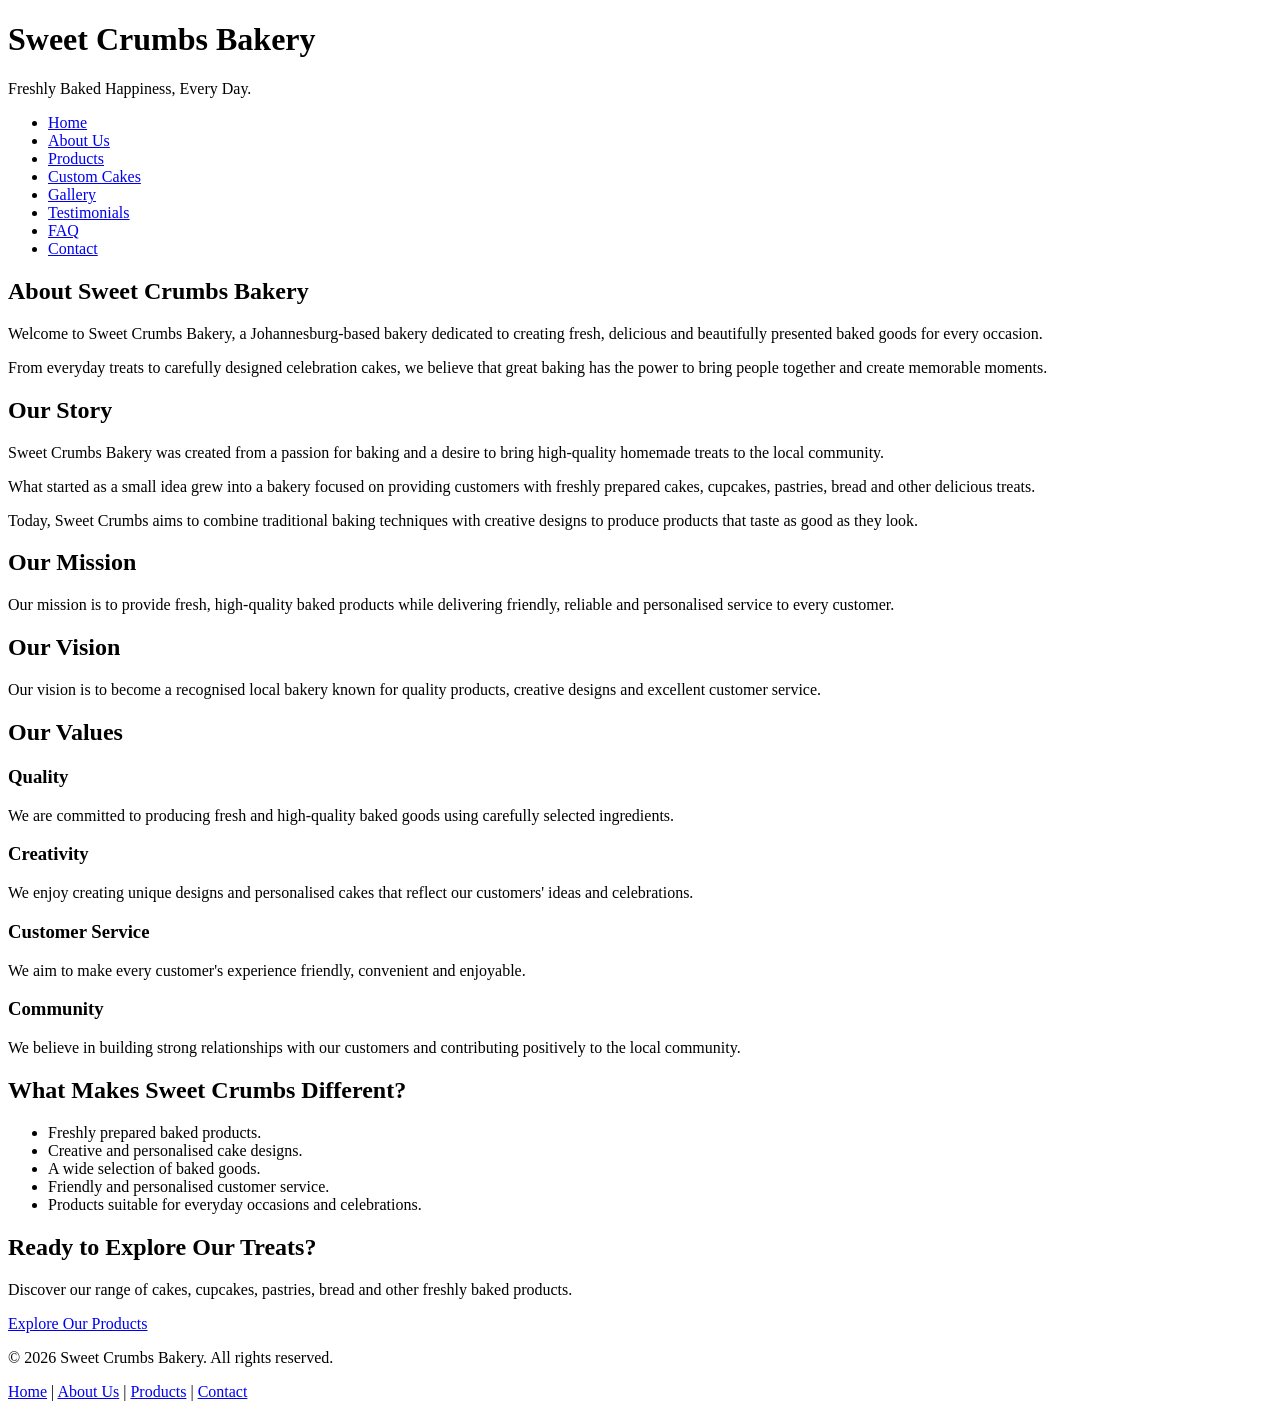
==== about.html @ 2a6a6cb6 "Added Sweet Crumbs About Us page" ====
<!DOCTYPE html>
<html lang="en">
<head>
    <meta charset="UTF-8">
    <meta name="viewport" content="width=device-width, initial-scale=1.0">

    <meta name="description" content="Learn about Sweet Crumbs Bakery, our story, mission, vision and commitment to creating fresh and delicious baked goods in Johannesburg.">
    <meta name="keywords" content="Sweet Crumbs Bakery, about Sweet Crumbs, Johannesburg bakery, bakery story, fresh baked goods">
    <meta name="author" content="Sweet Crumbs Bakery">

    <title>About Us | Sweet Crumbs Bakery</title>
</head>

<body>

    <!-- Header -->
    <header>

        <div>
            <h1>Sweet Crumbs Bakery</h1>
            <p>Freshly Baked Happiness, Every Day.</p>
        </div>

        <!-- Main Navigation -->
        <nav aria-label="Main navigation">
            <ul>
                <li><a href="index.html">Home</a></li>
                <li><a href="about.html">About Us</a></li>
                <li><a href="products.html">Products</a></li>
                <li><a href="custom-cakes.html">Custom Cakes</a></li>
                <li><a href="gallery.html">Gallery</a></li>
                <li><a href="testimonials.html">Testimonials</a></li>
                <li><a href="faq.html">FAQ</a></li>
                <li><a href="contact.html">Contact</a></li>
            </ul>
        </nav>

    </header>


    <!-- Main Content -->
    <main>

        <!-- Page Introduction -->
        <section>

            <h2>About Sweet Crumbs Bakery</h2>

            <p>
                Welcome to Sweet Crumbs Bakery, a Johannesburg-based bakery
                dedicated to creating fresh, delicious and beautifully presented
                baked goods for every occasion.
            </p>

            <p>
                From everyday treats to carefully designed celebration cakes,
                we believe that great baking has the power to bring people
                together and create memorable moments.
            </p>

        </section>


        <!-- Our Story -->
        <section>

            <h2>Our Story</h2>

            <p>
                Sweet Crumbs Bakery was created from a passion for baking and
                a desire to bring high-quality homemade treats to the local
                community.
            </p>

            <p>
                What started as a small idea grew into a bakery focused on
                providing customers with freshly prepared cakes, cupcakes,
                pastries, bread and other delicious treats.
            </p>

            <p>
                Today, Sweet Crumbs aims to combine traditional baking
                techniques with creative designs to produce products that
                taste as good as they look.
            </p>

        </section>


        <!-- Mission -->
        <section>

            <h2>Our Mission</h2>

            <p>
                Our mission is to provide fresh, high-quality baked products
                while delivering friendly, reliable and personalised service
                to every customer.
            </p>

        </section>


        <!-- Vision -->
        <section>

            <h2>Our Vision</h2>

            <p>
                Our vision is to become a recognised local bakery known for
                quality products, creative designs and excellent customer
                service.
            </p>

        </section>


        <!-- Our Values -->
        <section>

            <h2>Our Values</h2>

            <article>

                <h3>Quality</h3>

                <p>
                    We are committed to producing fresh and high-quality
                    baked goods using carefully selected ingredients.
                </p>

            </article>


            <article>

                <h3>Creativity</h3>

                <p>
                    We enjoy creating unique designs and personalised cakes
                    that reflect our customers' ideas and celebrations.
                </p>

            </article>


            <article>

                <h3>Customer Service</h3>

                <p>
                    We aim to make every customer's experience friendly,
                    convenient and enjoyable.
                </p>

            </article>


            <article>

                <h3>Community</h3>

                <p>
                    We believe in building strong relationships with our
                    customers and contributing positively to the local
                    community.
                </p>

            </article>

        </section>


        <!-- What Makes Us Different -->
        <section>

            <h2>What Makes Sweet Crumbs Different?</h2>

            <ul>
                <li>Freshly prepared baked products.</li>
                <li>Creative and personalised cake designs.</li>
                <li>A wide selection of baked goods.</li>
                <li>Friendly and personalised customer service.</li>
                <li>Products suitable for everyday occasions and celebrations.</li>
            </ul>

        </section>


        <!-- Call to Action -->
        <section>

            <h2>Ready to Explore Our Treats?</h2>

            <p>
                Discover our range of cakes, cupcakes, pastries, bread and
                other freshly baked products.
            </p>

            <a href="products.html">Explore Our Products</a>

        </section>

    </main>


    <!-- Footer -->
    <footer>

        <p>
            &copy; 2026 Sweet Crumbs Bakery. All rights reserved.
        </p>

        <nav aria-label="Footer navigation">

            <a href="index.html">Home</a> |
            <a href="about.html">About Us</a> |
            <a href="products.html">Products</a> |
            <a href="contact.html">Contact</a>

        </nav>
    </footer>
</body>
</html>
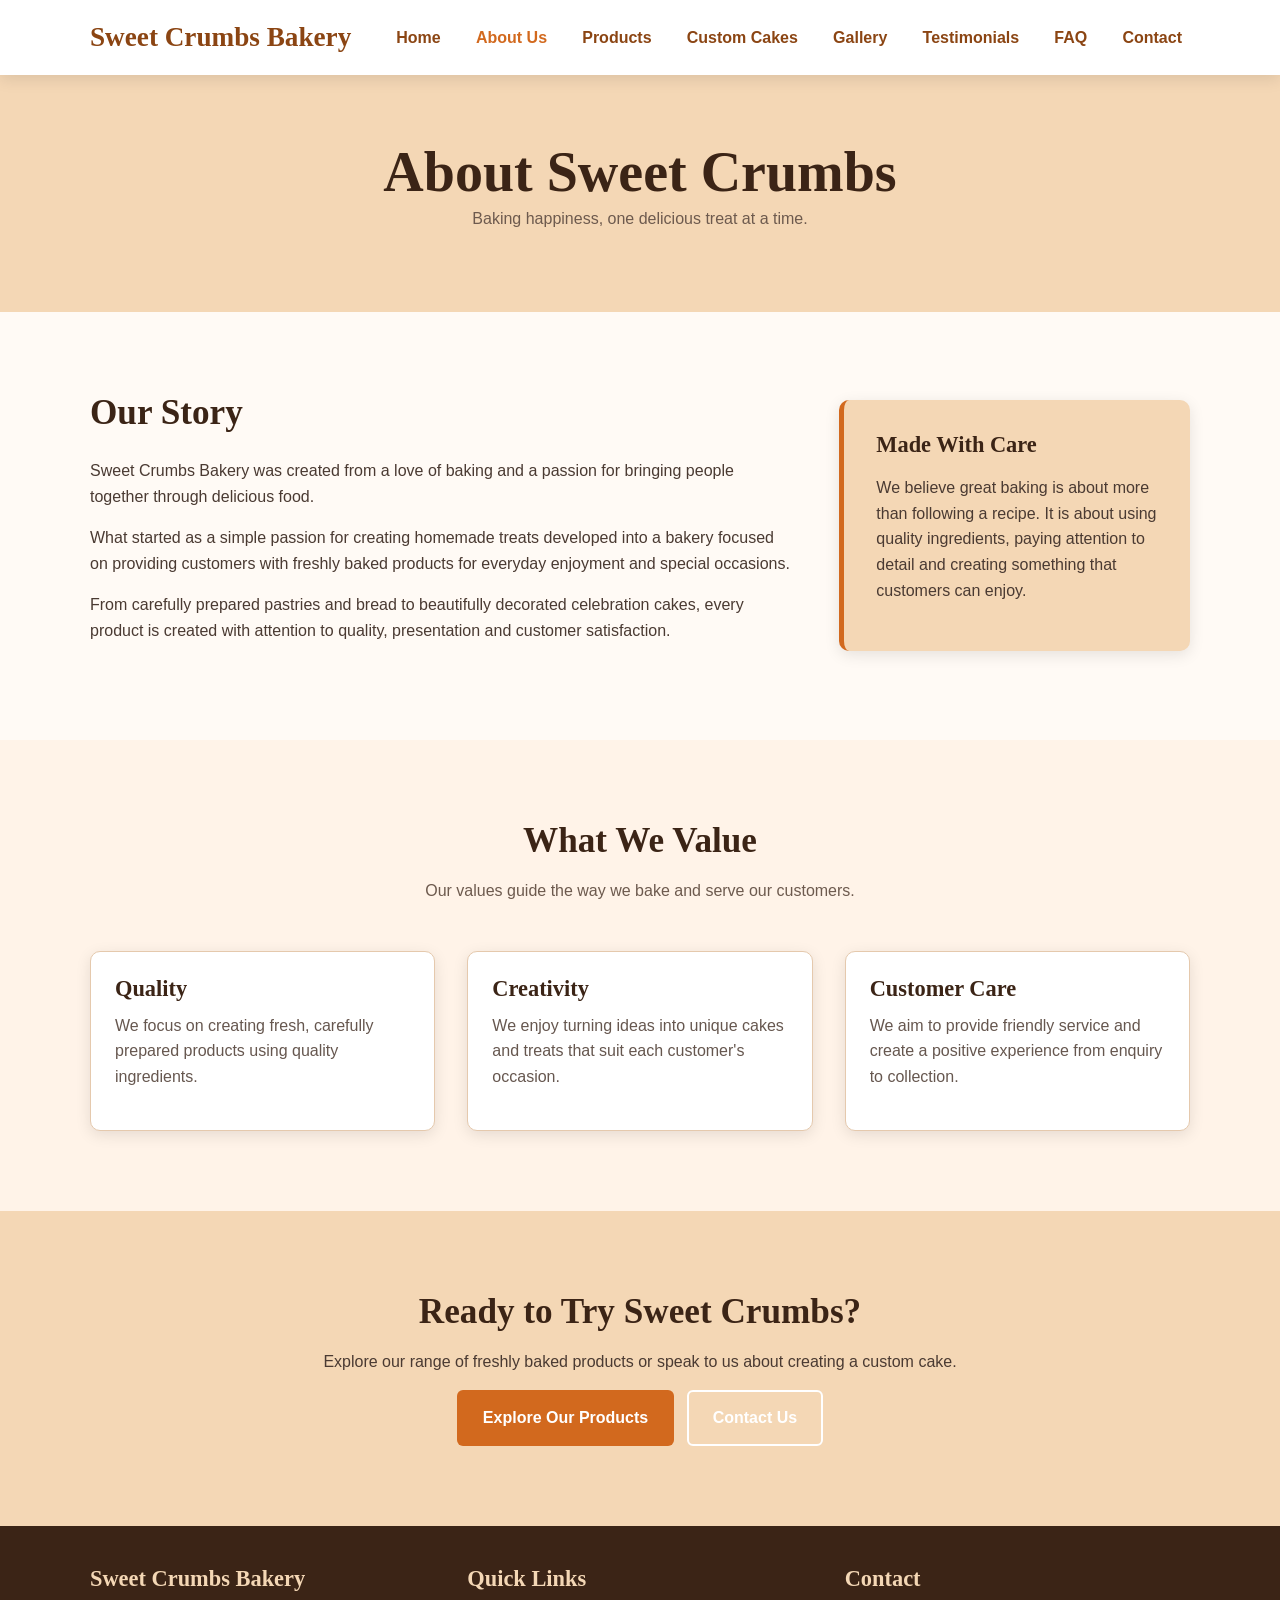
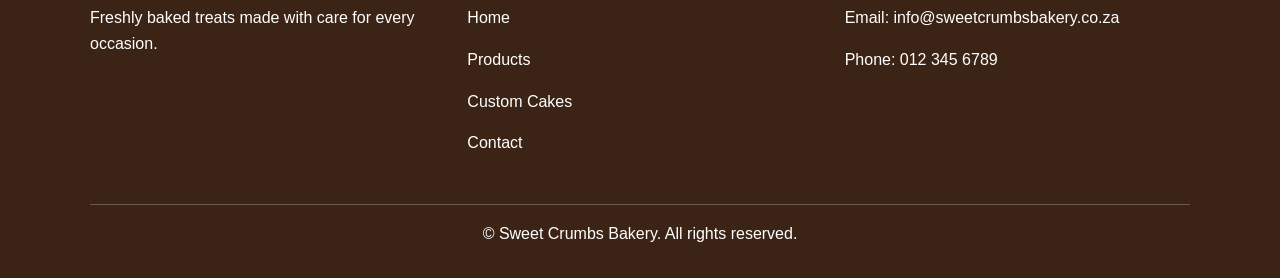
==== commit 4289984c: "Added responsive About Us page styling" ====
--- a/about.html
+++ b/about.html
@@ -2,61 +2,120 @@
 <html lang="en">
 <head>
     <meta charset="UTF-8">
-    <meta name="viewport" content="width=device-width, initial-scale=1.0">
-
-    <meta name="description" content="Learn about Sweet Crumbs Bakery, our story, mission, vision and commitment to creating fresh and delicious baked goods in Johannesburg.">
-    <meta name="keywords" content="Sweet Crumbs Bakery, about Sweet Crumbs, Johannesburg bakery, bakery story, fresh baked goods">
-    <meta name="author" content="Sweet Crumbs Bakery">
+
+    <meta name="viewport"
+          content="width=device-width, initial-scale=1.0">
+
+    <meta name="description"
+          content="Learn more about Sweet Crumbs Bakery, our story, values and passion for creating freshly baked treats.">
+
+    <meta name="keywords"
+          content="Sweet Crumbs Bakery, about bakery, bakery story, fresh baking, quality cakes">
+
+    <meta name="author"
+          content="Sweet Crumbs Bakery">
 
     <title>About Us | Sweet Crumbs Bakery</title>
+
+    <link rel="stylesheet" href="css/style.css">
 </head>
 
 <body>
 
     <!-- Header -->
     <header>
-
-        <div>
-            <h1>Sweet Crumbs Bakery</h1>
-            <p>Freshly Baked Happiness, Every Day.</p>
+        <div class="container header-container">
+
+            <a href="index.html" class="logo">
+                Sweet Crumbs Bakery
+            </a>
+
+            <button
+                class="menu-toggle"
+                id="menuToggle"
+                aria-label="Open navigation menu"
+                aria-expanded="false">
+                ☰
+            </button>
+
+            <nav aria-label="Main navigation">
+                <ul class="nav-list" id="navList">
+
+                    <li>
+                        <a href="index.html">
+                            Home
+                        </a>
+                    </li>
+
+                    <li>
+                        <a href="about.html" class="active">
+                            About Us
+                        </a>
+                    </li>
+
+                    <li>
+                        <a href="products.html">
+                            Products
+                        </a>
+                    </li>
+
+                    <li>
+                        <a href="custom-cakes.html">
+                            Custom Cakes
+                        </a>
+                    </li>
+
+                    <li>
+                        <a href="gallery.html">
+                            Gallery
+                        </a>
+                    </li>
+
+                    <li>
+                        <a href="testimonials.html">
+                            Testimonials
+                        </a>
+                    </li>
+
+                    <li>
+                        <a href="faq.html">
+                            FAQ
+                        </a>
+                    </li>
+
+                    <li>
+                        <a href="contact.html">
+                            Contact
+                        </a>
+                    </li>
+
+                </ul>
+            </nav>
+
         </div>
-
-        <!-- Main Navigation -->
-        <nav aria-label="Main navigation">
-            <ul>
-                <li><a href="index.html">Home</a></li>
-                <li><a href="about.html">About Us</a></li>
-                <li><a href="products.html">Products</a></li>
-                <li><a href="custom-cakes.html">Custom Cakes</a></li>
-                <li><a href="gallery.html">Gallery</a></li>
-                <li><a href="testimonials.html">Testimonials</a></li>
-                <li><a href="faq.html">FAQ</a></li>
-                <li><a href="contact.html">Contact</a></li>
-            </ul>
-        </nav>
-
     </header>
 
 
-    <!-- Main Content -->
     <main>
 
         <!-- Page Introduction -->
-        <section>
-
-            <h2>About Sweet Crumbs Bakery</h2>
-
-            <p>
-                Welcome to Sweet Crumbs Bakery, a Johannesburg-based bakery
-                dedicated to creating fresh, delicious and beautifully presented
-                baked goods for every occasion.
-            </p>
-
-            <p>
-                From everyday treats to carefully designed celebration cakes,
-                we believe that great baking has the power to bring people
-                together and create memorable moments.
-            </p>
+        <section class="page-hero">
+
+            <div class="container">
+
+                <div class="section-heading">
+
+                    <h1>
+                        About Sweet Crumbs
+                    </h1>
+
+                    <p>
+                        Baking happiness, one delicious treat at a time.
+                    </p>
+
+                </div>
+
+            </div>
 
         </section>
 
@@ -64,140 +123,176 @@
         <!-- Our Story -->
         <section>
 
-            <h2>Our Story</h2>
-
-            <p>
-                Sweet Crumbs Bakery was created from a passion for baking and
-                a desire to bring high-quality homemade treats to the local
-                community.
-            </p>
-
-            <p>
-                What started as a small idea grew into a bakery focused on
-                providing customers with freshly prepared cakes, cupcakes,
-                pastries, bread and other delicious treats.
-            </p>
-
-            <p>
-                Today, Sweet Crumbs aims to combine traditional baking
-                techniques with creative designs to produce products that
-                taste as good as they look.
-            </p>
+            <div class="container">
+
+                <div class="about-content">
+
+                    <div class="about-text">
+
+                        <h2>
+                            Our Story
+                        </h2>
+
+                        <p>
+                            Sweet Crumbs Bakery was created from a love
+                            of baking and a passion for bringing people
+                            together through delicious food.
+                        </p>
+
+                        <p>
+                            What started as a simple passion for creating
+                            homemade treats developed into a bakery
+                            focused on providing customers with freshly
+                            baked products for everyday enjoyment and
+                            special occasions.
+                        </p>
+
+                        <p>
+                            From carefully prepared pastries and bread
+                            to beautifully decorated celebration cakes,
+                            every product is created with attention to
+                            quality, presentation and customer
+                            satisfaction.
+                        </p>
+
+                    </div>
+
+
+                    <div class="about-highlight">
+
+                        <h3>
+                            Made With Care
+                        </h3>
+
+                        <p>
+                            We believe great baking is about more than
+                            following a recipe. It is about using quality
+                            ingredients, paying attention to detail and
+                            creating something that customers can enjoy.
+                        </p>
+
+                    </div>
+
+                </div>
+
+            </div>
 
         </section>
 
 
-        <!-- Mission -->
-        <section>
-
-            <h2>Our Mission</h2>
-
-            <p>
-                Our mission is to provide fresh, high-quality baked products
-                while delivering friendly, reliable and personalised service
-                to every customer.
-            </p>
+        <!-- Values -->
+        <section class="values-section">
+
+            <div class="container">
+
+                <div class="section-heading">
+
+                    <h2>
+                        What We Value
+                    </h2>
+
+                    <p>
+                        Our values guide the way we bake and serve
+                        our customers.
+                    </p>
+
+                </div>
+
+
+                <div class="card-grid">
+
+                    <article class="card">
+
+                        <div class="card-content">
+
+                            <h3>
+                                Quality
+                            </h3>
+
+                            <p>
+                                We focus on creating fresh, carefully
+                                prepared products using quality
+                                ingredients.
+                            </p>
+
+                        </div>
+
+                    </article>
+
+
+                    <article class="card">
+
+                        <div class="card-content">
+
+                            <h3>
+                                Creativity
+                            </h3>
+
+                            <p>
+                                We enjoy turning ideas into unique cakes
+                                and treats that suit each customer's
+                                occasion.
+                            </p>
+
+                        </div>
+
+                    </article>
+
+
+                    <article class="card">
+
+                        <div class="card-content">
+
+                            <h3>
+                                Customer Care
+                            </h3>
+
+                            <p>
+                                We aim to provide friendly service and
+                                create a positive experience from
+                                enquiry to collection.
+                            </p>
+
+                        </div>
+
+                    </article>
+
+                </div>
+
+            </div>
 
         </section>
 
 
-        <!-- Vision -->
-        <section>
-
-            <h2>Our Vision</h2>
-
-            <p>
-                Our vision is to become a recognised local bakery known for
-                quality products, creative designs and excellent customer
-                service.
-            </p>
-
-        </section>
-
-
-        <!-- Our Values -->
-        <section>
-
-            <h2>Our Values</h2>
-
-            <article>
-
-                <h3>Quality</h3>
-
-                <p>
-                    We are committed to producing fresh and high-quality
-                    baked goods using carefully selected ingredients.
-                </p>
-
-            </article>
-
-
-            <article>
-
-                <h3>Creativity</h3>
-
-                <p>
-                    We enjoy creating unique designs and personalised cakes
-                    that reflect our customers' ideas and celebrations.
-                </p>
-
-            </article>
-
-
-            <article>
-
-                <h3>Customer Service</h3>
-
-                <p>
-                    We aim to make every customer's experience friendly,
-                    convenient and enjoyable.
-                </p>
-
-            </article>
-
-
-            <article>
-
-                <h3>Community</h3>
-
-                <p>
-                    We believe in building strong relationships with our
-                    customers and contributing positively to the local
-                    community.
-                </p>
-
-            </article>
-
-        </section>
-
-
-        <!-- What Makes Us Different -->
-        <section>
-
-            <h2>What Makes Sweet Crumbs Different?</h2>
-
-            <ul>
-                <li>Freshly prepared baked products.</li>
-                <li>Creative and personalised cake designs.</li>
-                <li>A wide selection of baked goods.</li>
-                <li>Friendly and personalised customer service.</li>
-                <li>Products suitable for everyday occasions and celebrations.</li>
-            </ul>
-
-        </section>
-
-
-        <!-- Call to Action -->
-        <section>
-
-            <h2>Ready to Explore Our Treats?</h2>
-
-            <p>
-                Discover our range of cakes, cupcakes, pastries, bread and
-                other freshly baked products.
-            </p>
-
-            <a href="products.html">Explore Our Products</a>
+        <!-- CTA -->
+        <section class="cta">
+
+            <div class="container">
+
+                <div class="cta-content">
+
+                    <h2>
+                        Ready to Try Sweet Crumbs?
+                    </h2>
+
+                    <p>
+                        Explore our range of freshly baked products
+                        or speak to us about creating a custom cake.
+                    </p>
+
+                    <a href="products.html"
+                       class="btn btn-primary">
+                        Explore Our Products
+                    </a>
+
+                    <a href="contact.html"
+                       class="btn btn-secondary">
+                        Contact Us
+                    </a>
+
+                </div>
+
+            </div>
 
         </section>
 
@@ -207,18 +302,88 @@
     <!-- Footer -->
     <footer>
 
-        <p>
-            &copy; 2026 Sweet Crumbs Bakery. All rights reserved.
-        </p>
-
-        <nav aria-label="Footer navigation">
-
-            <a href="index.html">Home</a> |
-            <a href="about.html">About Us</a> |
-            <a href="products.html">Products</a> |
-            <a href="contact.html">Contact</a>
-
-        </nav>
+        <div class="container">
+
+            <div class="footer-grid">
+
+                <div>
+                    <h3>
+                        Sweet Crumbs Bakery
+                    </h3>
+
+                    <p>
+                        Freshly baked treats made with care
+                        for every occasion.
+                    </p>
+                </div>
+
+
+                <div>
+                    <h3>
+                        Quick Links
+                    </h3>
+
+                    <p>
+                        <a href="index.html">Home</a>
+                    </p>
+
+                    <p>
+                        <a href="products.html">Products</a>
+                    </p>
+
+                    <p>
+                        <a href="custom-cakes.html">Custom Cakes</a>
+                    </p>
+
+                    <p>
+                        <a href="contact.html">Contact</a>
+                    </p>
+                </div>
+
+
+                <div>
+                    <h3>
+                        Contact
+                    </h3>
+
+                    <p>
+                        Email:
+                        info@sweetcrumbsbakery.co.za
+                    </p>
+
+                    <p>
+                        Phone:
+                        012 345 6789
+                    </p>
+                </div>
+
+            </div>
+
+
+            <div class="footer-bottom">
+
+                <p>
+                    &copy;
+                    <span id="currentYear"></span>
+                    Sweet Crumbs Bakery.
+                    All rights reserved.
+                </p>
+
+            </div>
+
+        </div>
+
     </footer>
+
+
+    <!-- Back To Top -->
+    <button id="backToTop"
+            aria-label="Back to top">
+        ↑
+    </button>
+
+
+    <script src="js/script.js"></script>
+
 </body>
 </html>
--- a/css/style.css
+++ b/css/style.css
@@ -0,0 +1,499 @@
+/* =========================================
+   SWEET CRUMBS BAKERY
+   Main Stylesheet
+   Part 2 - CSS & Responsive Design
+   ========================================= */
+
+/* ---------- Global Variables ---------- */
+
+:root {
+    --primary-color: #8b4513;
+    --secondary-color: #f4d7b5;
+    --accent-color: #d2691e;
+    --light-color: #fffaf5;
+    --dark-color: #3b2416;
+    --text-color: #4a3a32;
+    --white: #ffffff;
+    --border-color: #e5c9ad;
+    --shadow: 0 4px 15px rgba(0, 0, 0, 0.10);
+    --transition: 0.3s ease;
+}
+
+/* ---------- Reset ---------- */
+
+* {
+    margin: 0;
+    padding: 0;
+    box-sizing: border-box;
+}
+
+html {
+    scroll-behavior: smooth;
+}
+
+body {
+    font-family: Arial, Helvetica, sans-serif;
+    background-color: var(--light-color);
+    color: var(--text-color);
+    line-height: 1.6;
+}
+
+/* ---------- Typography ---------- */
+
+h1,
+h2,
+h3,
+h4 {
+    font-family: Georgia, "Times New Roman", serif;
+    color: var(--dark-color);
+    line-height: 1.2;
+}
+
+h1 {
+    font-size: 3rem;
+}
+
+h2 {
+    font-size: 2.2rem;
+    margin-bottom: 1rem;
+}
+
+h3 {
+    font-size: 1.4rem;
+}
+
+p {
+    margin-bottom: 1rem;
+}
+
+a {
+    color: var(--primary-color);
+    text-decoration: none;
+    transition: var(--transition);
+}
+
+a:hover {
+    color: var(--accent-color);
+}
+
+/* ---------- Accessibility ---------- */
+
+a:focus,
+button:focus {
+    outline: 3px solid var(--accent-color);
+    outline-offset: 3px;
+}
+
+/* ---------- Container ---------- */
+
+.container {
+    width: min(1100px, 90%);
+    margin: 0 auto;
+}
+
+/* ---------- Header ---------- */
+
+header {
+    background-color: var(--white);
+    box-shadow: var(--shadow);
+    position: sticky;
+    top: 0;
+    z-index: 1000;
+}
+
+.header-container {
+    min-height: 75px;
+    display: flex;
+    align-items: center;
+    justify-content: space-between;
+    gap: 2rem;
+}
+
+.logo {
+    font-family: Georgia, "Times New Roman", serif;
+    font-size: 1.7rem;
+    font-weight: bold;
+    color: var(--primary-color);
+}
+
+/* ---------- Navigation ---------- */
+
+.nav-list {
+    display: flex;
+    list-style: none;
+    gap: 1.2rem;
+    align-items: center;
+}
+
+.nav-list a {
+    font-weight: 600;
+    padding: 0.5rem;
+}
+
+.nav-list a:hover,
+.nav-list a.active {
+    color: var(--accent-color);
+}
+
+/* Mobile menu button */
+
+.menu-toggle {
+    display: none;
+    background: none;
+    border: none;
+    font-size: 1.8rem;
+    cursor: pointer;
+    color: var(--dark-color);
+}
+
+/* ---------- Hero Section ---------- */
+
+.hero {
+    min-height: 75vh;
+    display: flex;
+    align-items: center;
+    background:
+        linear-gradient(
+            rgba(59, 36, 22, 0.65),
+            rgba(59, 36, 22, 0.65)
+        ),
+        linear-gradient(135deg, #c98d5b, #f4d7b5);
+    color: var(--white);
+}
+
+.hero-content {
+    max-width: 700px;
+    padding: 5rem 0;
+}
+
+.hero h1 {
+    color: var(--white);
+    font-size: clamp(2.5rem, 6vw, 4rem);
+    margin-bottom: 1.2rem;
+}
+
+.hero p {
+    font-size: 1.15rem;
+    max-width: 600px;
+    margin-bottom: 2rem;
+}
+
+/* ---------- Buttons ---------- */
+
+.btn {
+    display: inline-block;
+    padding: 0.8rem 1.5rem;
+    border-radius: 6px;
+    border: 2px solid transparent;
+    font-weight: bold;
+    cursor: pointer;
+    transition: var(--transition);
+}
+
+.btn-primary {
+    background-color: var(--accent-color);
+    color: var(--white);
+}
+
+.btn-primary:hover {
+    background-color: var(--primary-color);
+    color: var(--white);
+    transform: translateY(-2px);
+}
+
+.btn-secondary {
+    background-color: transparent;
+    border-color: var(--white);
+    color: var(--white);
+    margin-left: 0.5rem;
+}
+
+.btn-secondary:hover {
+    background-color: var(--white);
+    color: var(--dark-color);
+}
+
+/* ---------- General Sections ---------- */
+
+section {
+    padding: 5rem 0;
+}
+
+.section-heading {
+    text-align: center;
+    max-width: 700px;
+    margin: 0 auto 3rem;
+}
+
+.section-heading p {
+    color: #6d5a4e;
+}
+
+/* ---------- Introduction ---------- */
+
+.intro {
+    text-align: center;
+}
+
+.intro-content {
+    max-width: 800px;
+    margin: auto;
+}
+
+/* ---------- Product Cards ---------- */
+
+.card-grid {
+    display: grid;
+    grid-template-columns: repeat(3, 1fr);
+    gap: 2rem;
+}
+
+.card {
+    background-color: var(--white);
+    border: 1px solid var(--border-color);
+    border-radius: 10px;
+    overflow: hidden;
+    box-shadow: var(--shadow);
+    transition: var(--transition);
+}
+
+.card:hover {
+    transform: translateY(-5px);
+}
+
+.card-content {
+    padding: 1.5rem;
+}
+
+.card-content h3 {
+    margin-bottom: 0.6rem;
+}
+
+.card-content p {
+    color: #66574f;
+}
+
+.card-link {
+    font-weight: bold;
+}
+
+/* ---------- Call To Action ---------- */
+
+.cta {
+    background-color: var(--secondary-color);
+    text-align: center;
+}
+
+.cta-content {
+    max-width: 750px;
+    margin: auto;
+}
+
+.cta h2 {
+    margin-bottom: 1rem;
+}
+
+/* ---------- Footer ---------- */
+
+footer {
+    background-color: var(--dark-color);
+    color: var(--white);
+    padding: 2.5rem 0 1rem;
+}
+
+.footer-grid {
+    display: grid;
+    grid-template-columns: repeat(3, 1fr);
+    gap: 2rem;
+    margin-bottom: 2rem;
+}
+
+footer h3 {
+    color: var(--secondary-color);
+    margin-bottom: 0.8rem;
+}
+
+footer a {
+    color: var(--white);
+}
+
+footer a:hover {
+    color: var(--secondary-color);
+}
+
+.footer-bottom {
+    border-top: 1px solid rgba(255, 255, 255, 0.25);
+    padding-top: 1rem;
+    text-align: center;
+}
+
+/* ---------- Back To Top ---------- */
+
+#backToTop {
+    position: fixed;
+    right: 20px;
+    bottom: 20px;
+    display: none;
+    background-color: var(--accent-color);
+    color: var(--white);
+    border: none;
+    border-radius: 50%;
+    width: 45px;
+    height: 45px;
+    cursor: pointer;
+    font-size: 1.2rem;
+    box-shadow: var(--shadow);
+}
+
+#backToTop:hover {
+    background-color: var(--primary-color);
+}
+
+.page-hero {
+    background-color: var(--secondary-color);
+    padding: 4rem 0;
+}
+
+.page-hero .section-heading {
+    margin-bottom: 0;
+}
+
+.page-hero h1 {
+    font-size: clamp(2.3rem, 5vw, 3.5rem);
+}
+
+.about-content {
+    display: grid;
+    grid-template-columns: 2fr 1fr;
+    gap: 3rem;
+    align-items: center;
+}
+
+.about-text h2 {
+    margin-bottom: 1.5rem;
+}
+
+.about-highlight {
+    background-color: var(--secondary-color);
+    padding: 2rem;
+    border-radius: 10px;
+    border-left: 5px solid var(--accent-color);
+    box-shadow: var(--shadow);
+}
+
+.about-highlight h3 {
+    margin-bottom: 1rem;
+}
+
+.values-section {
+    background-color: #fff3e8;
+}
+
+/* ---------- Responsive Design ---------- */
+
+@media (max-width: 900px) {
+
+    .nav-list {
+        gap: 0.5rem;
+    }
+
+    .nav-list a {
+        font-size: 0.9rem;
+    }
+
+    .card-grid {
+        grid-template-columns: repeat(2, 1fr);
+    }
+}
+
+@media (max-width: 700px) {
+
+    .header-container {
+        min-height: 65px;
+    }
+
+    .menu-toggle {
+        display: block;
+    }
+
+    .nav-list {
+        display: none;
+        position: absolute;
+        top: 65px;
+        left: 0;
+        width: 100%;
+        background-color: var(--white);
+        flex-direction: column;
+        padding: 1rem 0;
+        box-shadow: var(--shadow);
+    }
+
+    .nav-list.active {
+        display: flex;
+    }
+
+    .nav-list li {
+        width: 100%;
+        text-align: center;
+    }
+
+    .nav-list a {
+        display: block;
+        padding: 0.8rem;
+    }
+
+    .hero {
+        min-height: 65vh;
+    }
+
+    section {
+        padding: 3.5rem 0;
+    }
+
+    .card-grid {
+        grid-template-columns: 1fr;
+    }
+
+    .footer-grid {
+        grid-template-columns: 1fr;
+        text-align: center;
+    }
+
+    .btn {
+        width: 100%;
+        text-align: center;
+        margin: 0.3rem 0;
+    }
+
+    .btn-secondary {
+        margin-left: 0;
+    }
+}
+
+@media (max-width: 450px) {
+
+    h2 {
+        font-size: 1.8rem;
+    }
+
+    .hero-content {
+        padding: 3rem 0;
+    }
+
+    .hero p {
+        font-size: 1rem;
+    }
+}
+
+@media (max-width: 700px) {
+
+    .about-content {
+        grid-template-columns: 1fr;
+        gap: 2rem;
+    }
+
+    .about-highlight {
+        padding: 1.5rem;
+    }
+
+}
